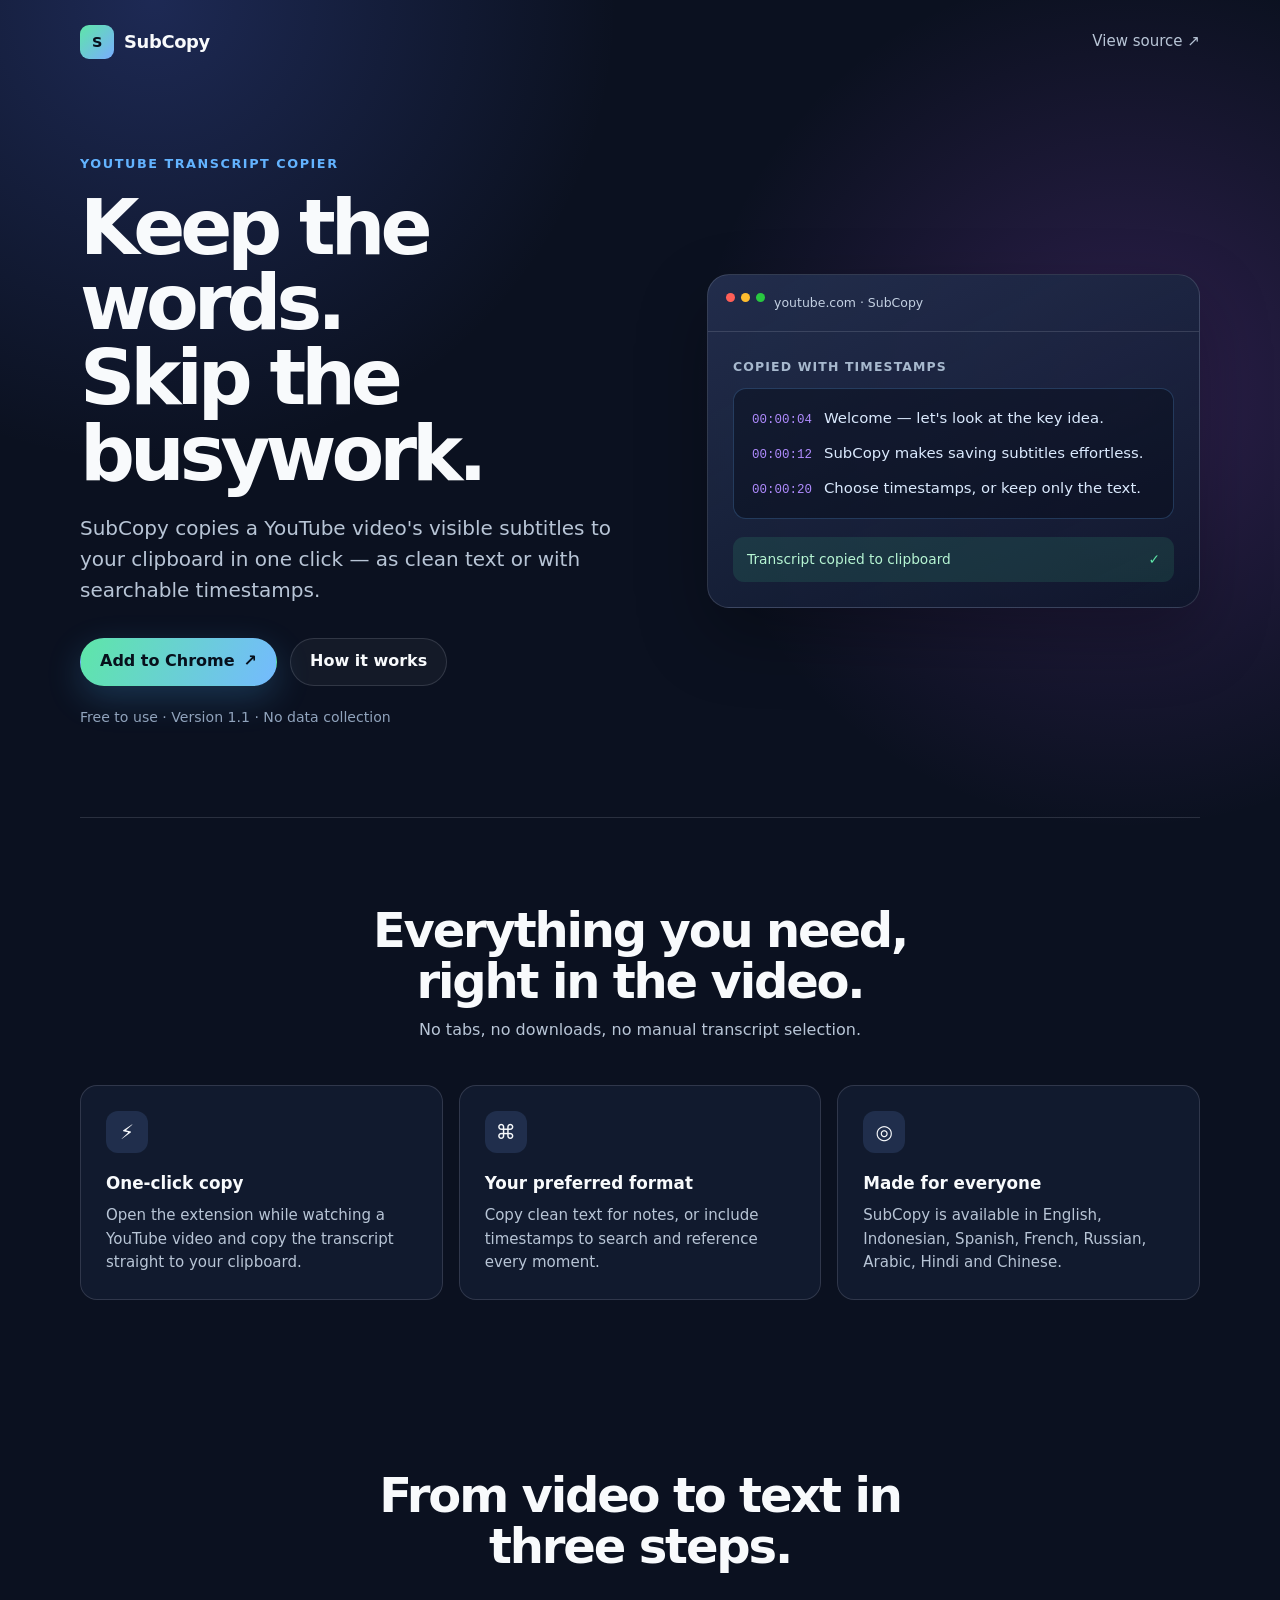
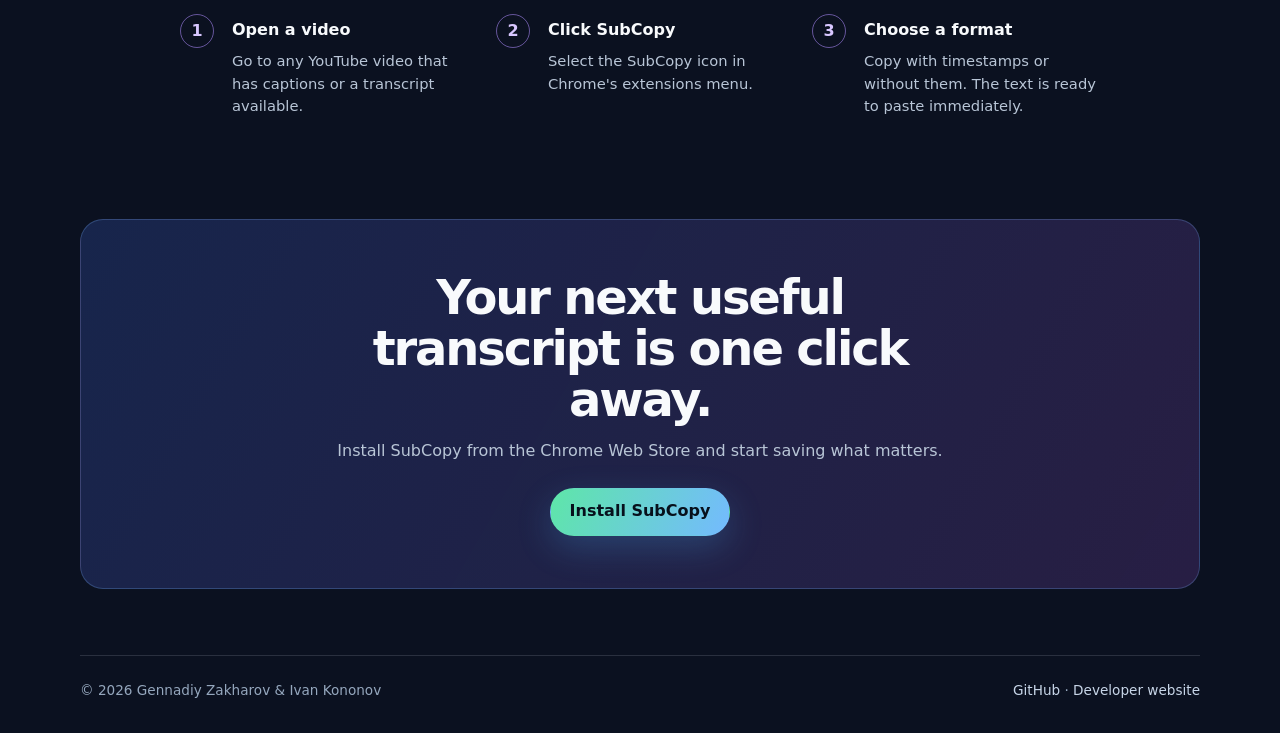
==== docs/index.html @ 60e6ac3a "Add SubCopy GitHub Pages site" ====
<!doctype html>
<html lang="en">
  <head>
    <meta charset="utf-8">
    <meta name="viewport" content="width=device-width, initial-scale=1">
    <meta name="description" content="SubCopy copies YouTube subtitles to your clipboard in one click — with or without timestamps.">
    <meta name="theme-color" content="#0f172a">
    <title>SubCopy — YouTube subtitles, one click away</title>
    <style>
      :root {
        color-scheme: dark;
        --ink: #f8fafc;
        --muted: #b8c5d6;
        --surface: rgba(20, 30, 52, .76);
        --line: rgba(203, 213, 225, .16);
        --blue: #63b3ff;
        --purple: #b08cff;
        --green: #5ee6a8;
      }
      * { box-sizing: border-box; }
      html { scroll-behavior: smooth; }
      body {
        min-width: 320px;
        margin: 0;
        color: var(--ink);
        background:
          radial-gradient(circle at 12% 0%, rgba(84, 114, 240, .25), transparent 29rem),
          radial-gradient(circle at 88% 17%, rgba(156, 78, 218, .24), transparent 27rem),
          #0b1120;
        font: 16px/1.55 Inter, ui-sans-serif, system-ui, -apple-system, BlinkMacSystemFont, "Segoe UI", sans-serif;
      }
      a { color: inherit; }
      .wrap { width: min(1120px, calc(100% - 40px)); margin: auto; }
      header { display: flex; align-items: center; justify-content: space-between; padding: 25px 0; }
      .brand { display: flex; align-items: center; gap: 10px; text-decoration: none; font-size: 1.12rem; font-weight: 750; letter-spacing: -.02em; }
      .brand-mark { display: grid; width: 34px; height: 34px; place-items: center; border-radius: 9px; color: #07101c; background: linear-gradient(135deg, var(--green), #79adff); font-size: .9rem; font-weight: 900; }
      .top-link { color: var(--muted); text-decoration: none; font-size: .94rem; }
      .top-link:hover { color: white; }
      .hero { display: grid; grid-template-columns: 1.07fr .93fr; gap: 60px; align-items: center; min-height: 580px; padding: 70px 0 88px; }
      .eyebrow { color: var(--blue); font-weight: 700; font-size: .8rem; letter-spacing: .12em; text-transform: uppercase; }
      h1 { max-width: 680px; margin: 16px 0 22px; font-size: clamp(2.8rem, 6vw, 5.4rem); line-height: .98; letter-spacing: -.065em; }
      .lead { max-width: 570px; margin: 0; color: var(--muted); font-size: clamp(1.06rem, 2vw, 1.25rem); }
      .actions { display: flex; flex-wrap: wrap; gap: 13px; margin-top: 32px; }
      .button { display: inline-flex; align-items: center; justify-content: center; gap: 9px; min-height: 48px; padding: 0 19px; border: 1px solid transparent; border-radius: 999px; font-weight: 750; text-decoration: none; transition: transform .16s ease, background .16s ease; }
      .button:hover { transform: translateY(-2px); }
      .button.primary { color: #07101c; background: linear-gradient(115deg, var(--green), #74baff); box-shadow: 0 12px 35px rgba(76, 183, 255, .22); }
      .button.secondary { border-color: var(--line); color: var(--ink); background: rgba(255,255,255,.04); }
      .trust { margin-top: 21px; color: #90a3bc; font-size: .88rem; }
      .product-card { overflow: hidden; border: 1px solid var(--line); border-radius: 22px; background: linear-gradient(155deg, rgba(36, 48, 80, .91), rgba(14, 22, 42, .84)); box-shadow: 0 28px 70px rgba(0, 0, 0, .28); }
      .card-top { display: flex; gap: 12px; padding: 18px; border-bottom: 1px solid var(--line); color: #c3d0e2; font-size: .78rem; }
      .dot { width: 9px; height: 9px; border-radius: 50%; background: #ff5f57; box-shadow: 15px 0 #ffbd2e, 30px 0 #28c840; }
      .card-body { padding: 25px; }
      .copy-label { margin-bottom: 12px; color: #a7b9ce; font-size: .78rem; font-weight: 700; letter-spacing: .09em; text-transform: uppercase; }
      .transcript { display: grid; gap: 12px; padding: 18px; border: 1px solid rgba(99, 179, 255, .23); border-radius: 13px; background: rgba(5, 10, 22, .42); }
      .line { display: flex; gap: 12px; align-items: baseline; color: #dbeafe; font-size: .93rem; }
      .time { flex: 0 0 56px; color: var(--purple); font: .78rem ui-monospace, SFMono-Regular, Menlo, monospace; }
      .copybar { display: flex; align-items: center; justify-content: space-between; margin-top: 18px; padding: 12px 14px; border-radius: 11px; color: #b6f5d3; background: rgba(65, 219, 148, .12); font-size: .86rem; }
      .copybar strong { color: var(--green); }
      .features { padding: 87px 0; border-top: 1px solid var(--line); }
      .section-title { max-width: 580px; margin: 0 auto 42px; text-align: center; }
      h2 { margin: 0 0 12px; font-size: clamp(2rem, 4vw, 3rem); line-height: 1.06; letter-spacing: -.045em; }
      .section-title p { margin: 0; color: var(--muted); }
      .feature-grid { display: grid; grid-template-columns: repeat(3, 1fr); gap: 16px; }
      .feature { padding: 25px; border: 1px solid var(--line); border-radius: 17px; background: var(--surface); }
      .feature-icon { display: grid; width: 42px; height: 42px; margin-bottom: 17px; place-items: center; border-radius: 12px; background: rgba(118, 168, 255, .14); font-size: 1.25rem; }
      .feature h3 { margin: 0 0 8px; font-size: 1.05rem; }
      .feature p { margin: 0; color: var(--muted); font-size: .94rem; }
      .how { padding: 83px 0; }
      .steps { display: grid; grid-template-columns: repeat(3, 1fr); gap: 28px; max-width: 920px; margin: 0 auto; }
      .step { position: relative; padding-left: 52px; }
      .step-num { position: absolute; top: 0; left: 0; display: grid; width: 34px; height: 34px; place-items: center; border: 1px solid rgba(176, 140, 255, .55); border-radius: 50%; color: #d8c7ff; font-weight: 750; }
      .step h3 { margin: 4px 0 7px; font-size: 1rem; }
      .step p { margin: 0; color: var(--muted); font-size: .92rem; }
      .cta { margin: 18px 0 66px; padding: 52px 28px; border: 1px solid rgba(125, 178, 255, .25); border-radius: 23px; background: linear-gradient(120deg, rgba(60, 100, 206, .25), rgba(142, 77, 195, .22)); text-align: center; }
      .cta h2 { max-width: 600px; margin: 0 auto 14px; }
      .cta p { margin: 0 auto 24px; color: var(--muted); }
      footer { display: flex; flex-wrap: wrap; justify-content: space-between; gap: 14px; padding: 24px 0 32px; border-top: 1px solid var(--line); color: #95a7bd; font-size: .85rem; }
      footer a { color: #c7d5e7; text-decoration: none; }
      footer a:hover { color: white; }
      @media (max-width: 760px) { .hero { grid-template-columns: 1fr; gap: 35px; min-height: auto; padding-top: 52px; } .feature-grid, .steps { grid-template-columns: 1fr; } .steps { gap: 22px; } .product-card { max-width: 500px; } }
      @media (max-width: 440px) { .wrap { width: min(100% - 30px, 1120px); } .top-link { display: none; } h1 { font-size: 2.85rem; } .actions { display: grid; } .button { width: 100%; } }
    </style>
  </head>
  <body>
    <div class="wrap">
      <header>
        <a class="brand" href="#top" aria-label="SubCopy home"><span class="brand-mark" aria-hidden="true">S</span>SubCopy</a>
        <a class="top-link" href="https://github.com/globa-me/SubCopy" target="_blank" rel="noreferrer">View source ↗</a>
      </header>

      <main id="top">
        <section class="hero">
          <div>
            <div class="eyebrow">YouTube transcript copier</div>
            <h1>Keep the words.<br>Skip the busywork.</h1>
            <p class="lead">SubCopy copies a YouTube video's visible subtitles to your clipboard in one click — as clean text or with searchable timestamps.</p>
            <div class="actions">
              <a class="button primary" href="https://chromewebstore.google.com/detail/subcopy/fimcpincagfeocllidclnchppdpeihai" target="_blank" rel="noreferrer">Add to Chrome <span aria-hidden="true">↗</span></a>
              <a class="button secondary" href="#how-it-works">How it works</a>
            </div>
            <div class="trust">Free to use · Version 1.1 · No data collection</div>
          </div>
          <div class="product-card" aria-label="SubCopy transcript preview">
            <div class="card-top"><span class="dot" aria-hidden="true"></span><span style="margin-left:27px">youtube.com · SubCopy</span></div>
            <div class="card-body">
              <div class="copy-label">Copied with timestamps</div>
              <div class="transcript">
                <div class="line"><span class="time">00:00:04</span><span>Welcome — let's look at the key idea.</span></div>
                <div class="line"><span class="time">00:00:12</span><span>SubCopy makes saving subtitles effortless.</span></div>
                <div class="line"><span class="time">00:00:20</span><span>Choose timestamps, or keep only the text.</span></div>
              </div>
              <div class="copybar"><span>Transcript copied to clipboard</span><strong>✓</strong></div>
            </div>
          </div>
        </section>

        <section class="features" aria-labelledby="features-title">
          <div class="section-title"><h2 id="features-title">Everything you need, right in the video.</h2><p>No tabs, no downloads, no manual transcript selection.</p></div>
          <div class="feature-grid">
            <article class="feature"><div class="feature-icon">⚡</div><h3>One-click copy</h3><p>Open the extension while watching a YouTube video and copy the transcript straight to your clipboard.</p></article>
            <article class="feature"><div class="feature-icon">⌘</div><h3>Your preferred format</h3><p>Copy clean text for notes, or include timestamps to search and reference every moment.</p></article>
            <article class="feature"><div class="feature-icon">◎</div><h3>Made for everyone</h3><p>SubCopy is available in English, Indonesian, Spanish, French, Russian, Arabic, Hindi and Chinese.</p></article>
          </div>
        </section>

        <section class="how" id="how-it-works" aria-labelledby="how-title">
          <div class="section-title"><h2 id="how-title">From video to text in three steps.</h2></div>
          <div class="steps">
            <article class="step"><span class="step-num">1</span><h3>Open a video</h3><p>Go to any YouTube video that has captions or a transcript available.</p></article>
            <article class="step"><span class="step-num">2</span><h3>Click SubCopy</h3><p>Select the SubCopy icon in Chrome's extensions menu.</p></article>
            <article class="step"><span class="step-num">3</span><h3>Choose a format</h3><p>Copy with timestamps or without them. The text is ready to paste immediately.</p></article>
          </div>
        </section>

        <section class="cta"><h2>Your next useful transcript is one click away.</h2><p>Install SubCopy from the Chrome Web Store and start saving what matters.</p><a class="button primary" href="https://chromewebstore.google.com/detail/subcopy/fimcpincagfeocllidclnchppdpeihai" target="_blank" rel="noreferrer">Install SubCopy</a></section>
      </main>

      <footer><span>© 2026 Gennadiy Zakharov &amp; Ivan Kononov</span><span><a href="https://github.com/globa-me/SubCopy" target="_blank" rel="noreferrer">GitHub</a> · <a href="https://zakharov.asia/" target="_blank" rel="noreferrer">Developer website</a></span></footer>
    </div>
  </body>
</html>
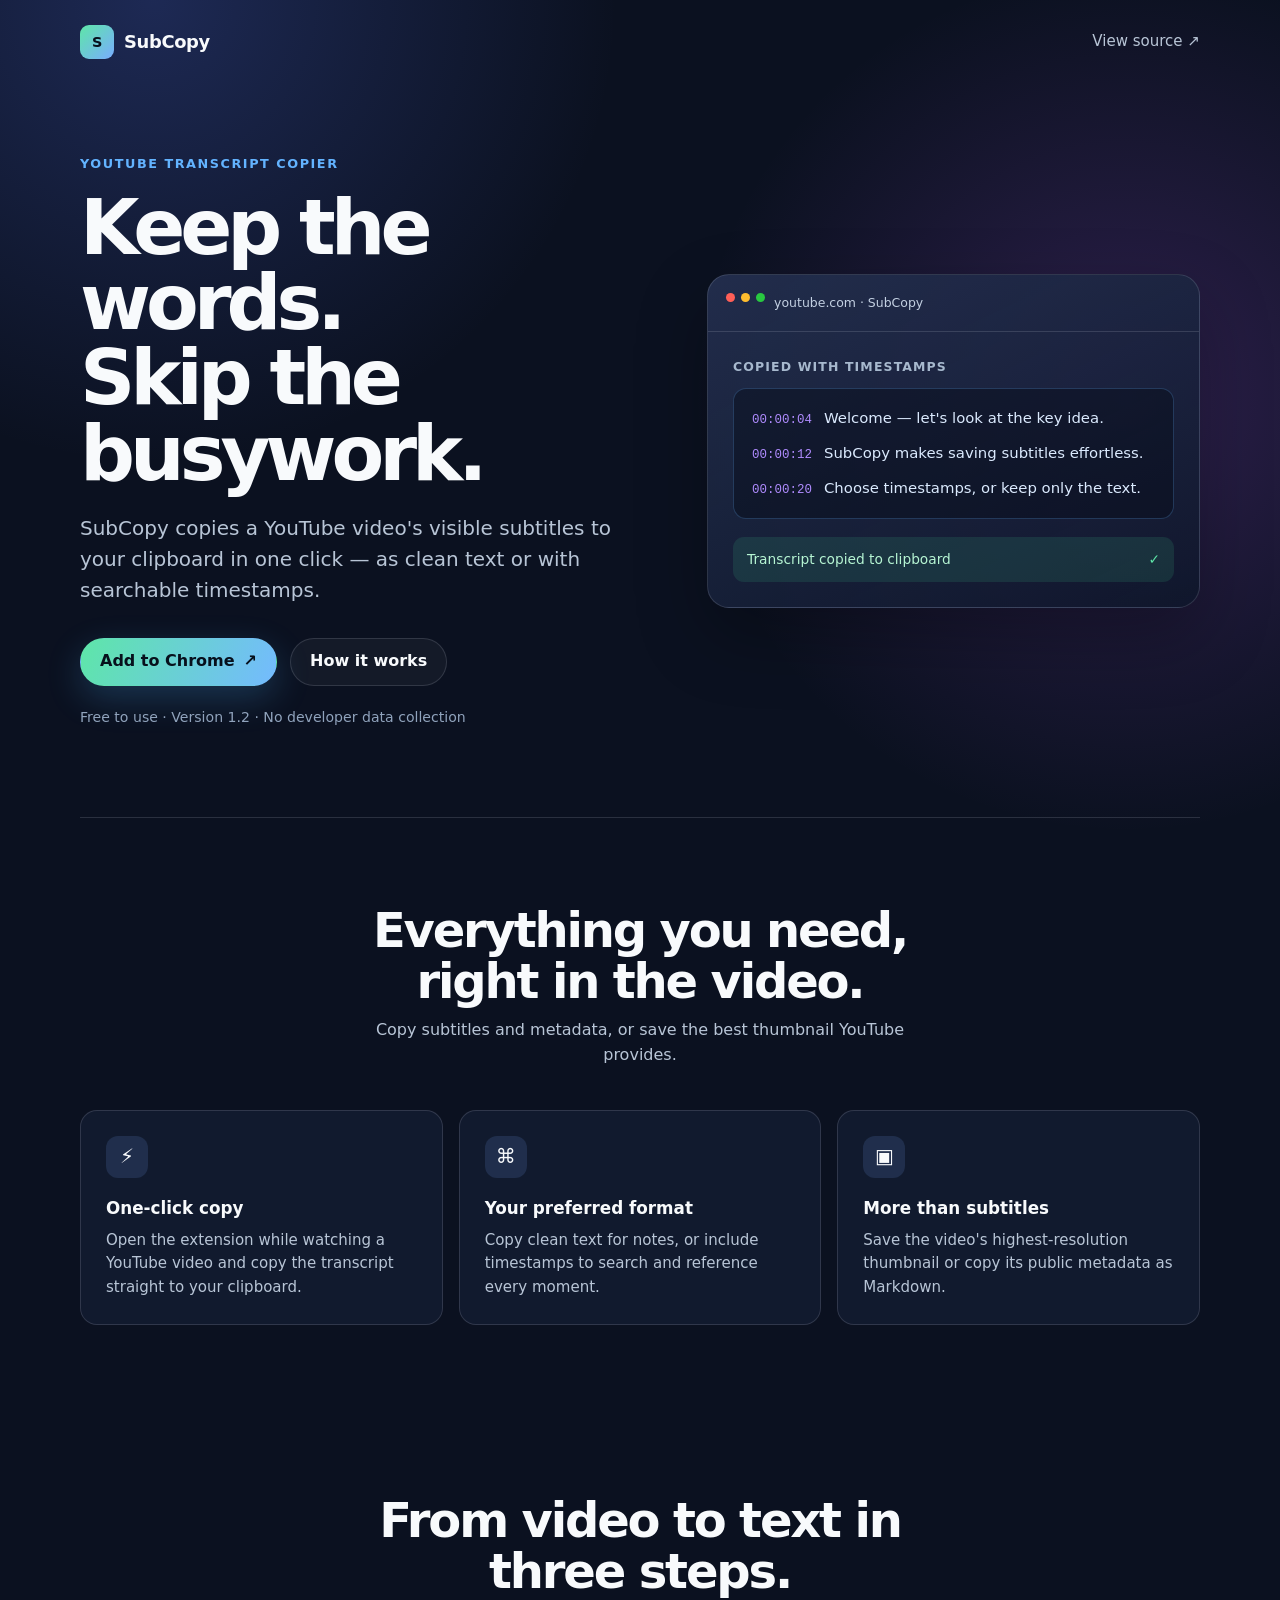
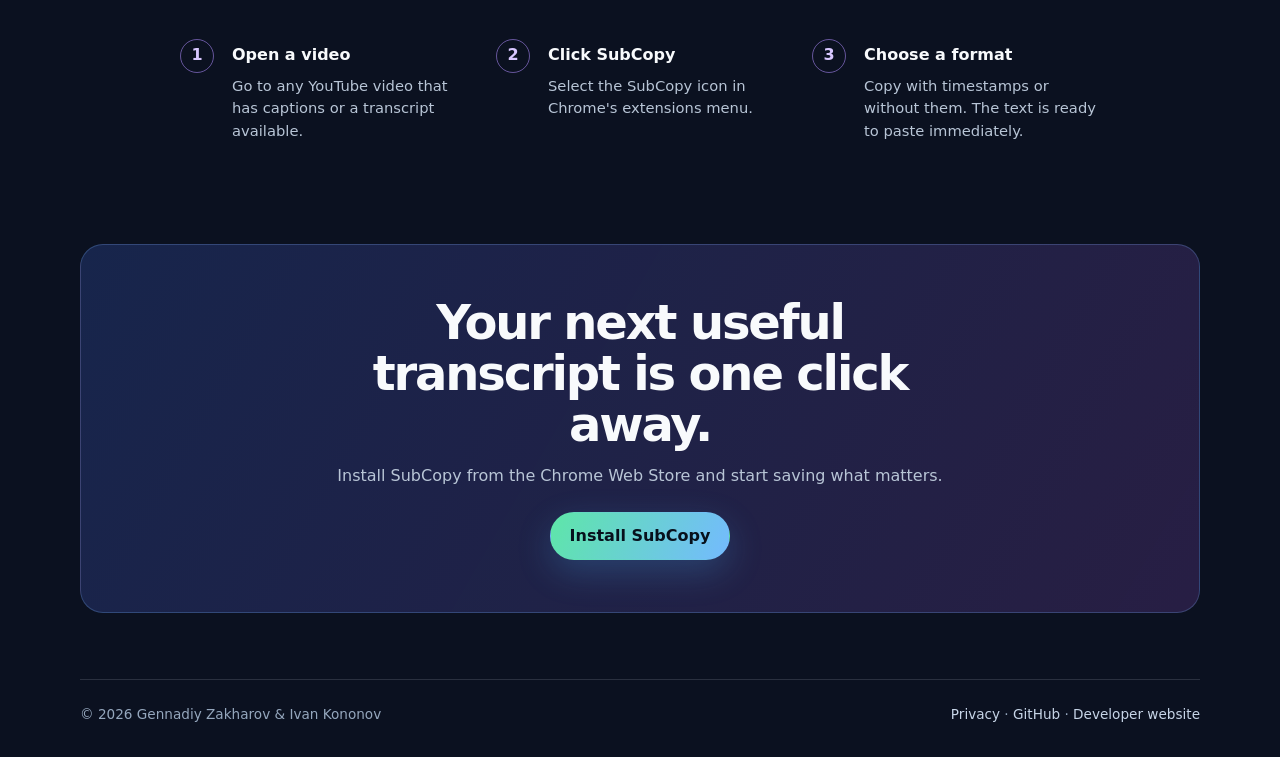
==== commit 22242253: "Release SubCopy 1.2 and refresh repository" ====
--- a/docs/index.html
+++ b/docs/index.html
@@ -98,7 +98,7 @@
               <a class="button primary" href="https://chromewebstore.google.com/detail/subcopy/fimcpincagfeocllidclnchppdpeihai" target="_blank" rel="noreferrer">Add to Chrome <span aria-hidden="true">↗</span></a>
               <a class="button secondary" href="#how-it-works">How it works</a>
             </div>
-            <div class="trust">Free to use · Version 1.1 · No data collection</div>
+            <div class="trust">Free to use · Version 1.2 · No developer data collection</div>
           </div>
           <div class="product-card" aria-label="SubCopy transcript preview">
             <div class="card-top"><span class="dot" aria-hidden="true"></span><span style="margin-left:27px">youtube.com · SubCopy</span></div>
@@ -115,11 +115,11 @@
         </section>
 
         <section class="features" aria-labelledby="features-title">
-          <div class="section-title"><h2 id="features-title">Everything you need, right in the video.</h2><p>No tabs, no downloads, no manual transcript selection.</p></div>
+          <div class="section-title"><h2 id="features-title">Everything you need, right in the video.</h2><p>Copy subtitles and metadata, or save the best thumbnail YouTube provides.</p></div>
           <div class="feature-grid">
             <article class="feature"><div class="feature-icon">⚡</div><h3>One-click copy</h3><p>Open the extension while watching a YouTube video and copy the transcript straight to your clipboard.</p></article>
             <article class="feature"><div class="feature-icon">⌘</div><h3>Your preferred format</h3><p>Copy clean text for notes, or include timestamps to search and reference every moment.</p></article>
-            <article class="feature"><div class="feature-icon">◎</div><h3>Made for everyone</h3><p>SubCopy is available in English, Indonesian, Spanish, French, Russian, Arabic, Hindi and Chinese.</p></article>
+            <article class="feature"><div class="feature-icon">▣</div><h3>More than subtitles</h3><p>Save the video's highest-resolution thumbnail or copy its public metadata as Markdown.</p></article>
           </div>
         </section>
 
@@ -135,7 +135,7 @@
         <section class="cta"><h2>Your next useful transcript is one click away.</h2><p>Install SubCopy from the Chrome Web Store and start saving what matters.</p><a class="button primary" href="https://chromewebstore.google.com/detail/subcopy/fimcpincagfeocllidclnchppdpeihai" target="_blank" rel="noreferrer">Install SubCopy</a></section>
       </main>
 
-      <footer><span>© 2026 Gennadiy Zakharov &amp; Ivan Kononov</span><span><a href="https://github.com/globa-me/SubCopy" target="_blank" rel="noreferrer">GitHub</a> · <a href="https://zakharov.asia/" target="_blank" rel="noreferrer">Developer website</a></span></footer>
+      <footer><span>© 2026 Gennadiy Zakharov &amp; Ivan Kononov</span><span><a href="privacy.html">Privacy</a> · <a href="https://github.com/globa-me/SubCopy" target="_blank" rel="noreferrer">GitHub</a> · <a href="https://zakharov.asia/" target="_blank" rel="noreferrer">Developer website</a></span></footer>
     </div>
   </body>
 </html>
